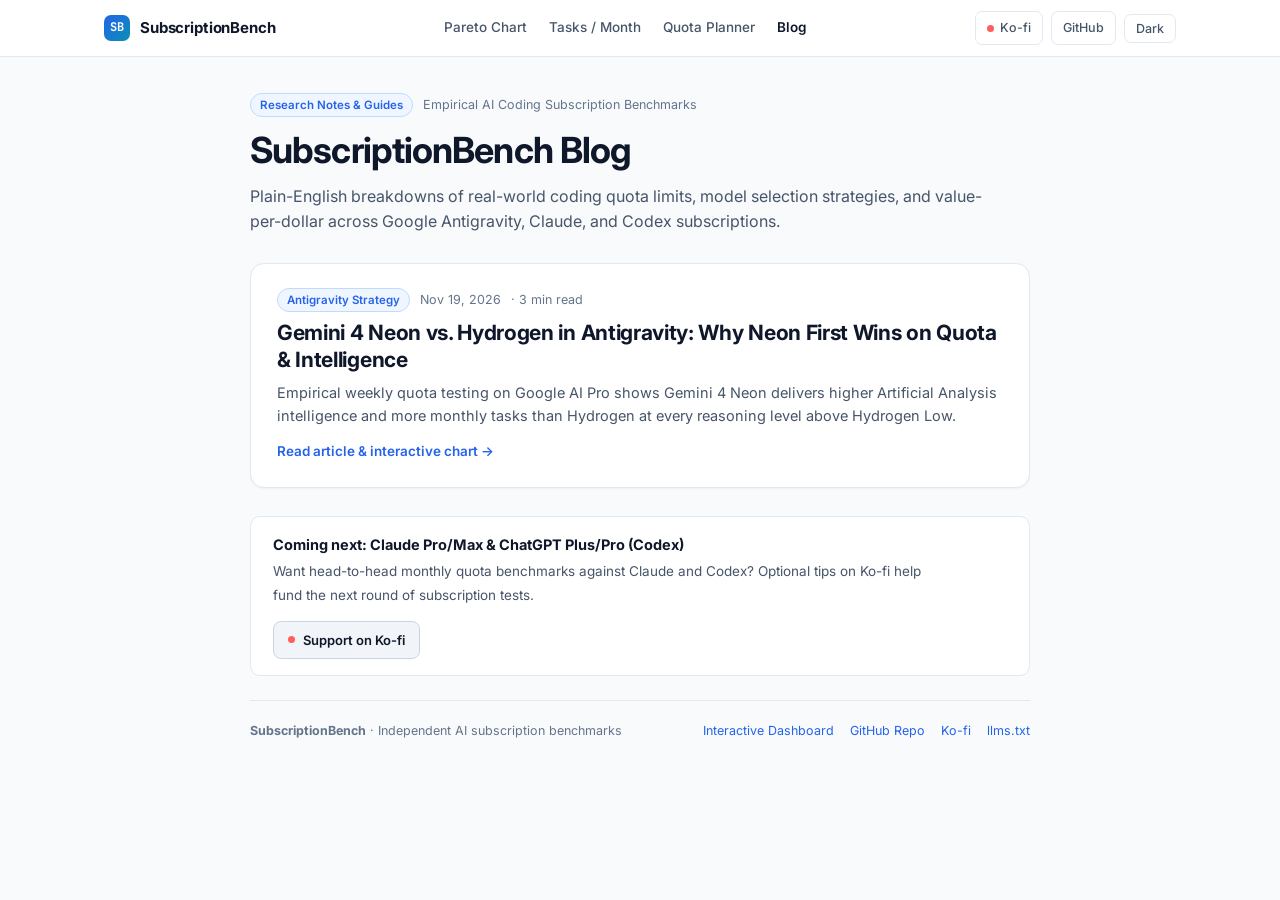
==== site/blog/index.html @ ade937b6 "feat(site): default to Antigravity-only, add SEO/AI-friendly blog with Post 1, llms.txt & sitemap" ====
<!DOCTYPE html>
<html lang="en">
<head>
  <meta charset="UTF-8" />
  <meta name="viewport" content="width=device-width, initial-scale=1.0" />
  <title>Blog — SubscriptionBench | Antigravity, Gemini 4 &amp; AI Coding Subscription Analysis</title>
  <meta
    name="description"
    content="Empirical write-ups on AI coding subscriptions: Gemini 4 Neon vs Hydrogen in Google Antigravity, real weekly quota limits, and value-per-dollar comparisons."
  />
  <link rel="canonical" href="https://data-john.github.io/SubscriptionBench/blog/" />
  <link rel="preconnect" href="https://fonts.googleapis.com" />
  <link rel="preconnect" href="https://fonts.gstatic.com" crossorigin />
  <link
    href="https://fonts.googleapis.com/css2?family=Inter:wght@400;500;600;700&family=JetBrains+Mono:wght@400;500;600;700&display=swap"
    rel="stylesheet"
  />
  <link rel="stylesheet" href="../styles.css" />
  <script src="../config.js" defer></script>
</head>
<body>
  <header class="topbar">
    <div class="topbar-inner">
      <a class="brand" href="../">
        <span class="brand-mark">SB</span>
        <span>SubscriptionBench</span>
      </a>
      <nav class="nav-links" aria-label="Primary">
        <a href="../#pareto">Pareto Chart</a>
        <a href="../#monthly-tasks">Tasks / Month</a>
        <a href="../#planner">Quota Planner</a>
        <a href="./" style="color: var(--text); font-weight: 600;">Blog</a>
      </nav>
      <div class="topbar-actions">
        <a class="btn-subtle" href="https://ko-fi.com/datajohn" target="_blank" rel="noopener noreferrer">
          <span class="kofi-dot" aria-hidden="true"></span>
          <span>Ko-fi</span>
        </a>
        <a class="btn-subtle" href="https://github.com/data-john/SubscriptionBench" target="_blank" rel="noopener noreferrer">
          GitHub
        </a>
        <button id="theme-toggle" class="btn-subtle" type="button" aria-label="Toggle color theme">
          Dark
        </button>
      </div>
    </div>
  </header>

  <main class="container">
    <div class="article-wrap">
      <section class="hero">
        <div class="hero-eyebrow">
          <span class="pill-tag">Research Notes &amp; Guides</span>
          <span>Empirical AI Coding Subscription Benchmarks</span>
        </div>
        <h1>SubscriptionBench Blog</h1>
        <p class="hero-lead">
          Plain-English breakdowns of real-world coding quota limits, model selection strategies, and value-per-dollar across Google Antigravity, Claude, and Codex subscriptions.
        </p>
      </section>

      <div class="blog-list">
        <a class="post-card" href="./neon-vs-hydrogen-antigravity.html">
          <div class="post-meta">
            <span class="pill-tag">Antigravity Strategy</span>
            <time datetime="2026-11-19">Nov 19, 2026</time>
            <span>· 3 min read</span>
          </div>
          <h2>Gemini 4 Neon vs. Hydrogen in Antigravity: Why Neon First Wins on Quota &amp; Intelligence</h2>
          <p>
            Empirical weekly quota testing on Google AI Pro shows Gemini 4 Neon delivers higher Artificial Analysis intelligence and more monthly tasks than Hydrogen at every reasoning level above Hydrogen Low.
          </p>
          <span class="post-readmore">Read article &amp; interactive chart →</span>
        </a>
      </div>

      <section class="support-strip" aria-label="Support future benchmarks">
        <div class="support-copy">
          <strong>Coming next: Claude Pro/Max &amp; ChatGPT Plus/Pro (Codex)</strong>
          <span>
            Want head-to-head monthly quota benchmarks against Claude and Codex? Optional tips on Ko-fi help fund the next round of subscription tests.
          </span>
        </div>
        <a class="btn-kofi" href="https://ko-fi.com/datajohn" target="_blank" rel="noopener noreferrer">
          <span class="kofi-dot" aria-hidden="true"></span>
          <span>Support on Ko-fi</span>
        </a>
      </section>

      <footer class="footer">
        <div><strong>SubscriptionBench</strong> · Independent AI subscription benchmarks</div>
        <div class="footer-links">
          <a href="../">Interactive Dashboard</a>
          <a href="https://github.com/data-john/SubscriptionBench" target="_blank" rel="noopener noreferrer">GitHub Repo</a>
          <a href="https://ko-fi.com/datajohn" target="_blank" rel="noopener noreferrer">Ko-fi</a>
          <a href="../llms.txt">llms.txt</a>
        </div>
      </footer>
    </div>
  </main>

  <script>
    (function () {
      const saved = localStorage.getItem("subbench-theme") || "light";
      const btn = document.getElementById("theme-toggle");
      function apply(t) {
        document.documentElement.setAttribute("data-theme", t);
        localStorage.setItem("subbench-theme", t);
        if (btn) btn.textContent = t === "dark" ? "Light" : "Dark";
      }
      apply(saved);
      if (btn) btn.addEventListener("click", () => apply(document.documentElement.getAttribute("data-theme") === "dark" ? "light" : "dark"));
    })();
  </script>
</body>
</html>
---- site/styles.css ----
:root {
  --bg: #f8fafc;
  --surface: #ffffff;
  --surface-subtle: #f1f5f9;
  --text: #0f172a;
  --text-secondary: #475569;
  --text-muted: #64748b;
  --border: #e2e8f0;
  --border-strong: #cbd5e1;
  --accent: #2563eb;
  --accent-soft: #eff6ff;
  --accent-border: #bfdbfe;
  --radius-sm: 6px;
  --radius-md: 10px;
  --radius-lg: 14px;
  --shadow-sm: 0 1px 2px rgba(15, 23, 42, 0.04);
  --font-sans: "Inter", -apple-system, BlinkMacSystemFont, "Segoe UI", Roboto, sans-serif;
  --font-mono: "JetBrains Mono", ui-monospace, SFMono-Regular, Menlo, Monaco, Consolas, monospace;
}

[data-theme="dark"] {
  --bg: #0b1120;
  --surface: #111827;
  --surface-subtle: #1e293b;
  --text: #f1f5f9;
  --text-secondary: #cbd5e1;
  --text-muted: #94a3b8;
  --border: #1f2937;
  --border-strong: #334155;
  --accent: #3b82f6;
  --accent-soft: rgba(59, 130, 246, 0.14);
  --accent-border: rgba(59, 130, 246, 0.35);
  --shadow-sm: 0 1px 2px rgba(0, 0, 0, 0.25);
}

*,
*::before,
*::after {
  box-sizing: border-box;
}

html {
  scroll-behavior: smooth;
}

body {
  margin: 0;
  background: var(--bg);
  color: var(--text);
  font-family: var(--font-sans);
  font-size: 15px;
  line-height: 1.6;
  -webkit-font-smoothing: antialiased;
}

.mono {
  font-family: var(--font-mono);
}

.tabular {
  font-variant-numeric: tabular-nums;
}

a {
  color: var(--accent);
  text-decoration: none;
}

a:hover {
  text-decoration: underline;
}

/* Header */
.topbar {
  position: sticky;
  top: 0;
  z-index: 40;
  background: color-mix(in srgb, var(--surface) 90%, transparent);
  backdrop-filter: blur(10px);
  border-bottom: 1px solid var(--border);
}

.topbar-inner {
  max-width: 1120px;
  margin: 0 auto;
  padding: 0 24px;
  height: 56px;
  display: flex;
  align-items: center;
  justify-content: space-between;
  gap: 16px;
}

.brand {
  display: flex;
  align-items: center;
  gap: 10px;
  font-weight: 700;
  font-size: 15px;
  letter-spacing: -0.01em;
  color: var(--text);
  text-decoration: none;
}

.brand:hover {
  text-decoration: none;
}

.brand-mark {
  width: 26px;
  height: 26px;
  border-radius: 7px;
  background: linear-gradient(135deg, #2563eb, #0891b2);
  color: #fff;
  display: inline-flex;
  align-items: center;
  justify-content: center;
  font-family: var(--font-mono);
  font-size: 12px;
  font-weight: 700;
}

.nav-links {
  display: flex;
  align-items: center;
  gap: 22px;
  font-size: 13.5px;
  font-weight: 500;
}

.nav-links a {
  color: var(--text-secondary);
}

.nav-links a:hover {
  color: var(--text);
  text-decoration: none;
}

.topbar-actions {
  display: flex;
  align-items: center;
  gap: 8px;
}

.btn-subtle {
  display: inline-flex;
  align-items: center;
  gap: 6px;
  padding: 6px 11px;
  border-radius: 7px;
  border: 1px solid var(--border);
  background: var(--surface);
  color: var(--text-secondary);
  font-family: inherit;
  font-size: 12.5px;
  font-weight: 500;
  cursor: pointer;
  transition: border-color 0.15s, color 0.15s;
}

.btn-subtle:hover {
  border-color: var(--border-strong);
  color: var(--text);
  text-decoration: none;
}

.kofi-dot {
  width: 7px;
  height: 7px;
  border-radius: 50%;
  background: #ff5e5b;
  display: inline-block;
}

/* Main Container */
.container {
  max-width: 1120px;
  margin: 0 auto;
  padding: 36px 24px 72px;
}

/* Hero */
.hero {
  margin-bottom: 28px;
}

.hero-eyebrow {
  display: flex;
  flex-wrap: wrap;
  align-items: center;
  gap: 10px;
  margin-bottom: 12px;
  font-size: 12.5px;
  color: var(--text-muted);
}

.pill-tag {
  display: inline-flex;
  align-items: center;
  padding: 2px 9px;
  border-radius: 999px;
  background: var(--accent-soft);
  border: 1px solid var(--accent-border);
  color: var(--accent);
  font-size: 11.5px;
  font-weight: 600;
}

.hero h1 {
  margin: 0 0 12px;
  font-size: clamp(26px, 3.2vw, 36px);
  line-height: 1.18;
  letter-spacing: -0.025em;
  font-weight: 700;
}

.hero-lead {
  margin: 0;
  max-width: 740px;
  color: var(--text-secondary);
  font-size: 16px;
}

/* 3 Clean Stat Cards */
.kpi-grid {
  display: grid;
  grid-template-columns: repeat(3, minmax(0, 1fr));
  gap: 16px;
  margin: 26px 0 32px;
}

.kpi-card {
  background: var(--surface);
  border: 1px solid var(--border);
  border-radius: var(--radius-md);
  padding: 18px 20px;
  box-shadow: var(--shadow-sm);
}

.kpi-label {
  font-size: 12px;
  font-weight: 600;
  color: var(--text-muted);
  margin-bottom: 6px;
}

.kpi-value {
  font-size: 26px;
  font-weight: 700;
  letter-spacing: -0.025em;
  color: var(--text);
  line-height: 1.2;
}

.kpi-unit {
  font-size: 14px;
  font-weight: 500;
  color: var(--text-muted);
}

.kpi-sub {
  margin-top: 6px;
  font-size: 13px;
  color: var(--text-secondary);
  line-height: 1.45;
}

/* Section Cards */
.section-card {
  background: var(--surface);
  border: 1px solid var(--border);
  border-radius: var(--radius-lg);
  padding: 26px 28px;
  margin-bottom: 28px;
  box-shadow: var(--shadow-sm);
}

.section-header {
  display: flex;
  flex-wrap: wrap;
  align-items: flex-start;
  justify-content: space-between;
  gap: 14px;
  margin-bottom: 18px;
}

.section-title {
  margin: 0 0 5px;
  font-size: 20px;
  font-weight: 700;
  letter-spacing: -0.015em;
}

.section-desc {
  margin: 0;
  font-size: 14px;
  color: var(--text-secondary);
  max-width: 680px;
}

/* Clean Minimal Controls */
.controls-row {
  display: flex;
  flex-wrap: wrap;
  align-items: center;
  justify-content: space-between;
  gap: 12px;
  margin-bottom: 14px;
}

.control-group {
  display: flex;
  align-items: center;
  gap: 10px;
  flex-wrap: wrap;
}

.segmented {
  display: inline-flex;
  background: var(--surface-subtle);
  border: 1px solid var(--border);
  border-radius: 8px;
  padding: 3px;
}

.segmented button {
  border: none;
  background: transparent;
  color: var(--text-secondary);
  font-family: inherit;
  font-size: 13px;
  font-weight: 500;
  padding: 5px 12px;
  border-radius: 6px;
  cursor: pointer;
  transition: background 0.15s, color 0.15s;
}

.segmented button.active {
  background: var(--surface);
  color: var(--text);
  box-shadow: 0 1px 2px rgba(15, 23, 42, 0.08);
  font-weight: 600;
}

/* Inline Advanced Options Disclosure */
.advanced-disclosure {
  margin-top: 10px;
}

.advanced-disclosure summary {
  display: inline-flex;
  align-items: center;
  gap: 6px;
  font-size: 12.5px;
  font-weight: 500;
  color: var(--text-muted);
  cursor: pointer;
  user-select: none;
  list-style: none;
}

.advanced-disclosure summary::-webkit-details-marker {
  display: none;
}

.advanced-disclosure summary:hover {
  color: var(--text);
}

.advanced-panel {
  margin-top: 10px;
  padding: 12px 14px;
  border-radius: var(--radius-md);
  background: var(--surface-subtle);
  border: 1px solid var(--border);
  display: flex;
  flex-wrap: wrap;
  align-items: center;
  gap: 14px 22px;
}

.check-toggle {
  display: inline-flex;
  align-items: center;
  gap: 6px;
  font-size: 13px;
  color: var(--text-secondary);
  cursor: pointer;
  user-select: none;
}

.check-toggle input {
  accent-color: var(--accent);
  cursor: pointer;
}

/* Plot Containers */
.plot-wrap {
  width: 100%;
  min-height: 460px;
}

.plot-wrap-bar {
  width: 100%;
  min-height: 440px;
}

.chart-footnote {
  margin-top: 12px;
  display: flex;
  flex-wrap: wrap;
  align-items: center;
  justify-content: space-between;
  gap: 10px;
  font-size: 12.5px;
  color: var(--text-muted);
  border-top: 1px solid var(--border);
  padding-top: 12px;
}

.legend-inline {
  display: flex;
  flex-wrap: wrap;
  align-items: center;
  gap: 16px;
}

.legend-item {
  display: inline-flex;
  align-items: center;
  gap: 6px;
}

.dot-solid {
  width: 9px;
  height: 9px;
  border-radius: 50%;
  background: var(--accent);
  display: inline-block;
}

.dot-hollow {
  width: 9px;
  height: 9px;
  border-radius: 50%;
  border: 2px solid var(--accent);
  background: var(--surface);
  display: inline-block;
}

.line-pareto {
  width: 16px;
  height: 0;
  border-top: 2px solid var(--text);
  display: inline-block;
}

.line-pareto-dashed {
  width: 16px;
  height: 0;
  border-top: 2px dashed var(--text-muted);
  display: inline-block;
}

/* Takeaway Callout */
.takeaway-strip {
  margin-top: 18px;
  padding: 14px 18px;
  border-radius: var(--radius-md);
  background: var(--accent-soft);
  border: 1px solid var(--accent-border);
  font-size: 14px;
  color: var(--text);
}

.takeaway-strip strong {
  color: var(--accent);
}

/* Interactive Quota Planner */
.planner-grid {
  display: grid;
  grid-template-columns: 1.1fr 0.9fr;
  gap: 24px;
  align-items: start;
}

.preset-row {
  display: flex;
  flex-wrap: wrap;
  gap: 8px;
  margin-bottom: 18px;
}

.preset-btn {
  padding: 6px 12px;
  border-radius: 8px;
  border: 1px solid var(--border-strong);
  background: var(--surface);
  color: var(--text-secondary);
  font-family: inherit;
  font-size: 13px;
  font-weight: 500;
  cursor: pointer;
  transition: all 0.15s;
}

.preset-btn:hover,
.preset-btn.active {
  border-color: var(--accent);
  background: var(--accent-soft);
  color: var(--accent);
}

.slider-row {
  margin-bottom: 14px;
}

.slider-head {
  display: flex;
  justify-content: space-between;
  align-items: baseline;
  font-size: 13.5px;
  margin-bottom: 5px;
}

.slider-row input[type="range"] {
  width: 100%;
  accent-color: var(--accent);
  cursor: pointer;
}

.planner-divider {
  border: none;
  border-top: 1px solid var(--border);
  margin: 14px 0;
}

.planner-results {
  background: var(--surface-subtle);
  border: 1px solid var(--border);
  border-radius: var(--radius-md);
  padding: 20px;
}

.planner-results h3 {
  margin: 0 0 14px;
  font-size: 12.5px;
  font-weight: 600;
  text-transform: uppercase;
  letter-spacing: 0.04em;
  color: var(--text-muted);
}

.planner-stat-grid {
  display: grid;
  grid-template-columns: repeat(2, minmax(0, 1fr));
  gap: 12px;
  margin-bottom: 14px;
}

.planner-stat {
  background: var(--surface);
  border: 1px solid var(--border);
  border-radius: 8px;
  padding: 12px 14px;
}

.planner-stat-label {
  font-size: 12px;
  color: var(--text-muted);
  margin-bottom: 4px;
}

.planner-stat-val {
  font-size: 22px;
  font-weight: 700;
  letter-spacing: -0.02em;
}

.planner-breakdown {
  font-size: 13px;
  color: var(--text-secondary);
  border-top: 1px solid var(--border);
  padding-top: 12px;
}

.planner-breakdown ul {
  margin: 8px 0 0;
  padding-left: 18px;
}

.planner-breakdown li {
  margin-bottom: 4px;
}

/* Collapsible Deep-Dive Drawers */
.drawer {
  background: var(--surface);
  border: 1px solid var(--border);
  border-radius: var(--radius-lg);
  margin-bottom: 16px;
  box-shadow: var(--shadow-sm);
  overflow: hidden;
}

.drawer > summary {
  padding: 18px 24px;
  display: flex;
  align-items: center;
  justify-content: space-between;
  gap: 12px;
  cursor: pointer;
  user-select: none;
  list-style: none;
}

.drawer > summary::-webkit-details-marker {
  display: none;
}

.drawer > summary:hover {
  background: var(--surface-subtle);
}

.drawer-title {
  font-size: 16px;
  font-weight: 600;
  color: var(--text);
}

.drawer-sub {
  font-size: 13px;
  color: var(--text-muted);
  margin-top: 2px;
}

.drawer-chevron {
  font-size: 12px;
  color: var(--text-muted);
  font-weight: 600;
  padding: 4px 10px;
  border-radius: 6px;
  border: 1px solid var(--border);
  background: var(--surface-subtle);
  white-space: nowrap;
}

.drawer[open] .drawer-chevron::after {
  content: "Hide";
}

.drawer:not([open]) .drawer-chevron::after {
  content: "Expand";
}

.drawer-body {
  padding: 4px 24px 24px;
  border-top: 1px solid var(--border);
}

/* Data Table inside Drawer */
.table-controls {
  display: flex;
  flex-wrap: wrap;
  align-items: center;
  justify-content: space-between;
  gap: 12px;
  margin: 16px 0 14px;
}

.search-input {
  padding: 7px 11px;
  border-radius: 7px;
  border: 1px solid var(--border-strong);
  background: var(--surface);
  color: var(--text);
  font-family: inherit;
  font-size: 13px;
  min-width: 220px;
}

.table-scroll {
  overflow-x: auto;
  border: 1px solid var(--border);
  border-radius: var(--radius-md);
}

table.data-table {
  width: 100%;
  border-collapse: collapse;
  font-size: 13px;
  text-align: left;
}

table.data-table th,
table.data-table td {
  padding: 10px 12px;
  border-bottom: 1px solid var(--border);
  white-space: nowrap;
}

table.data-table thead th {
  background: var(--surface-subtle);
  color: var(--text-muted);
  font-size: 11.5px;
  font-weight: 600;
  text-transform: uppercase;
  letter-spacing: 0.03em;
  cursor: pointer;
  user-select: none;
}

table.data-table thead th:hover {
  color: var(--text);
}

table.data-table tbody tr:hover {
  background: var(--surface-subtle);
}

table.data-table tbody tr:last-child td {
  border-bottom: none;
}

.num-col {
  text-align: right;
  font-variant-numeric: tabular-nums;
}

.badge {
  display: inline-block;
  padding: 2px 7px;
  border-radius: 5px;
  font-size: 11px;
  font-weight: 600;
}

.badge-measured {
  background: rgba(37, 99, 235, 0.12);
  color: var(--accent);
}

.badge-scaled {
  background: var(--surface-subtle);
  color: var(--text-muted);
  border: 1px solid var(--border);
}

.badge-pareto {
  background: rgba(22, 163, 74, 0.14);
  color: #15803d;
  margin-left: 6px;
}

[data-theme="dark"] .badge-pareto {
  color: #4ade80;
}

.model-dot {
  display: inline-block;
  width: 8px;
  height: 8px;
  border-radius: 50%;
  margin-right: 7px;
  vertical-align: middle;
}

/* Methodology Grid inside Drawer */
.method-grid {
  display: grid;
  grid-template-columns: repeat(2, minmax(0, 1fr));
  gap: 16px;
  margin-top: 16px;
}

.method-block {
  padding: 16px;
  border-radius: var(--radius-md);
  border: 1px solid var(--border);
  background: var(--surface-subtle);
}

.method-block h3 {
  margin: 0 0 8px;
  font-size: 14.5px;
  font-weight: 700;
}

.method-block p,
.method-block li {
  font-size: 13px;
  color: var(--text-secondary);
}

.method-block ul {
  margin: 6px 0 0;
  padding-left: 18px;
}

.formula {
  display: block;
  margin: 10px 0;
  padding: 9px 11px;
  border-radius: 6px;
  background: var(--surface);
  border: 1px solid var(--border);
  font-family: var(--font-mono);
  font-size: 12px;
  color: var(--text);
  overflow-x: auto;
}

/* Subtle Ko-fi Support Strip */
.support-strip {
  display: flex;
  flex-wrap: wrap;
  align-items: center;
  justify-content: space-between;
  gap: 14px;
  padding: 16px 22px;
  border-radius: var(--radius-md);
  border: 1px solid var(--border);
  background: var(--surface);
  margin: 28px 0 24px;
}

.support-copy {
  max-width: 680px;
}

.support-copy strong {
  display: block;
  font-size: 14.5px;
  margin-bottom: 2px;
}

.support-copy span {
  font-size: 13.5px;
  color: var(--text-secondary);
}

.btn-kofi {
  display: inline-flex;
  align-items: center;
  gap: 8px;
  padding: 8px 14px;
  border-radius: 8px;
  border: 1px solid var(--border-strong);
  background: var(--surface-subtle);
  color: var(--text);
  font-size: 13px;
  font-weight: 600;
  white-space: nowrap;
  transition: border-color 0.15s, background 0.15s;
}

.btn-kofi:hover {
  border-color: #ff5e5b;
  background: color-mix(in srgb, #ff5e5b 10%, var(--surface));
  text-decoration: none;
}

/* Footer */
.footer {
  border-top: 1px solid var(--border);
  padding-top: 20px;
  display: flex;
  flex-wrap: wrap;
  justify-content: space-between;
  gap: 12px;
  font-size: 12.5px;
  color: var(--text-muted);
}

.footer-links {
  display: flex;
  flex-wrap: wrap;
  gap: 16px;
}

@media (max-width: 900px) {
  .kpi-grid {
    grid-template-columns: 1fr;
  }
  .planner-grid,
  .method-grid {
    grid-template-columns: 1fr;
  }
  .nav-links {
    display: none;
  }
}

@media (max-width: 600px) {
  .container {
    padding: 20px 14px 48px;
  }
  .section-card {
    padding: 18px 16px;
  }
}

/* Blog & Article Styles */
.blog-list {
  display: grid;
  gap: 18px;
  margin-top: 24px;
}

.post-card {
  display: block;
  background: var(--surface);
  border: 1px solid var(--border);
  border-radius: var(--radius-lg);
  padding: 24px 26px;
  box-shadow: var(--shadow-sm);
  color: inherit;
  text-decoration: none;
  transition: border-color 0.15s, transform 0.15s;
}

.post-card:hover {
  border-color: var(--accent);
  text-decoration: none;
}

.post-meta {
  display: flex;
  flex-wrap: wrap;
  align-items: center;
  gap: 10px;
  font-size: 12.5px;
  color: var(--text-muted);
  margin-bottom: 8px;
}

.post-card h2 {
  margin: 0 0 8px;
  font-size: 21px;
  line-height: 1.25;
  letter-spacing: -0.015em;
  color: var(--text);
}

.post-card p {
  margin: 0 0 12px;
  font-size: 14.5px;
  color: var(--text-secondary);
}

.post-readmore {
  font-size: 13.5px;
  font-weight: 600;
  color: var(--accent);
}

.article-wrap {
  max-width: 780px;
  margin: 0 auto;
}

.breadcrumb {
  font-size: 13px;
  color: var(--text-muted);
  margin-bottom: 18px;
}

.article-header h1 {
  margin: 0 0 12px;
  font-size: clamp(26px, 3.4vw, 36px);
  line-height: 1.18;
  letter-spacing: -0.025em;
}

.article-body {
  font-size: 16px;
  line-height: 1.72;
  color: var(--text);
}

.article-body h2 {
  margin: 34px 0 12px;
  font-size: 22px;
  letter-spacing: -0.015em;
}

.article-body h3 {
  margin: 24px 0 8px;
  font-size: 17px;
}

.article-body p {
  margin: 0 0 16px;
}

.tldr-box {
  background: var(--accent-soft);
  border: 1px solid var(--accent-border);
  border-radius: var(--radius-md);
  padding: 18px 20px;
  margin: 22px 0 28px;
}

.tldr-box h2 {
  margin: 0 0 8px;
  font-size: 14px;
  text-transform: uppercase;
  letter-spacing: 0.04em;
  color: var(--accent);
}

.tldr-box ul {
  margin: 0;
  padding-left: 20px;
  font-size: 14.5px;
}

.tldr-box li {
  margin-bottom: 5px;
}

.article-chart-card {
  background: var(--surface);
  border: 1px solid var(--border);
  border-radius: var(--radius-lg);
  padding: 18px 20px;
  margin: 26px 0;
  box-shadow: var(--shadow-sm);
}

.article-chart-title {
  font-size: 15px;
  font-weight: 700;
  margin: 0 0 4px;
}

.article-chart-sub {
  font-size: 13px;
  color: var(--text-muted);
  margin: 0 0 12px;
}

.faq-list {
  display: grid;
  gap: 12px;
  margin: 18px 0 28px;
}

.faq-item {
  background: var(--surface);
  border: 1px solid var(--border);
  border-radius: var(--radius-md);
  padding: 16px 18px;
}

.faq-item h3 {
  margin: 0 0 6px;
  font-size: 15.5px;
}

.faq-item p {
  margin: 0;
  font-size: 14.5px;
  color: var(--text-secondary);
}
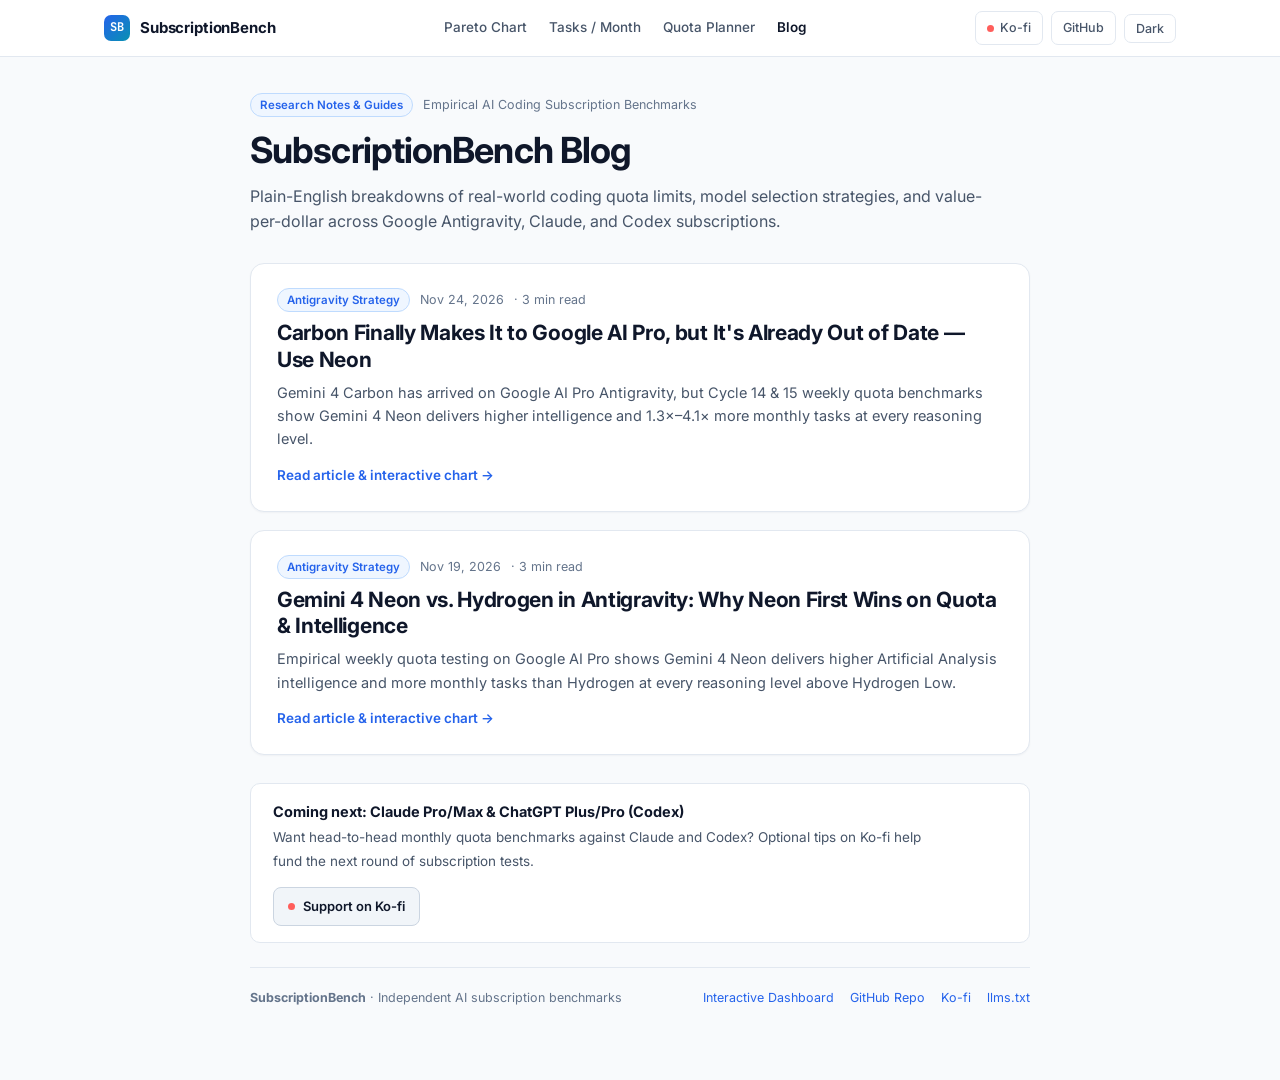
==== commit bf513a7b: "feat(site): add Gemini 4 Carbon results and Carbon vs Neon blog post" ====
--- a/site/blog/index.html
+++ b/site/blog/index.html
@@ -17,6 +17,7 @@
   />
   <link rel="stylesheet" href="../styles.css" />
   <script src="../config.js" defer></script>
+  <script data-goatcounter="https://datajohn.goatcounter.com/count" async src="//gc.zgo.at/count.js"></script>
 </head>
 <body>
   <header class="topbar">
@@ -60,6 +61,19 @@
       </section>
 
       <div class="blog-list">
+        <a class="post-card" href="./carbon-antigravity-use-neon.html">
+          <div class="post-meta">
+            <span class="pill-tag">Antigravity Strategy</span>
+            <time datetime="2026-11-24">Nov 24, 2026</time>
+            <span>· 3 min read</span>
+          </div>
+          <h2>Carbon Finally Makes It to Google AI Pro, but It's Already Out of Date — Use Neon</h2>
+          <p>
+            Gemini 4 Carbon has arrived on Google AI Pro Antigravity, but Cycle 14 &amp; 15 weekly quota benchmarks show Gemini 4 Neon delivers higher intelligence and 1.3×–4.1× more monthly tasks at every reasoning level.
+          </p>
+          <span class="post-readmore">Read article &amp; interactive chart →</span>
+        </a>
+
         <a class="post-card" href="./neon-vs-hydrogen-antigravity.html">
           <div class="post-meta">
             <span class="pill-tag">Antigravity Strategy</span>
--- a/site/styles.css
+++ b/site/styles.css
@@ -1066,3 +1066,42 @@
   font-size: 14.5px;
   color: var(--text-secondary);
 }
+
+.tldr-stats {
+  display: grid;
+  grid-template-columns: repeat(4, minmax(0, 1fr));
+  gap: 10px;
+  margin: 14px 0 12px;
+}
+
+.tldr-stat {
+  background: var(--surface);
+  border: 1px solid var(--border);
+  border-radius: 8px;
+  padding: 10px 12px;
+}
+
+.tldr-stat-name {
+  font-size: 12px;
+  font-weight: 600;
+  color: var(--text-muted);
+}
+
+.tldr-stat-num {
+  font-size: 20px;
+  font-weight: 700;
+  letter-spacing: -0.02em;
+  color: var(--text);
+  line-height: 1.25;
+}
+
+.tldr-stat-sub {
+  font-size: 12px;
+  color: var(--text-secondary);
+}
+
+@media (max-width: 640px) {
+  .tldr-stats {
+    grid-template-columns: repeat(2, minmax(0, 1fr));
+  }
+}
